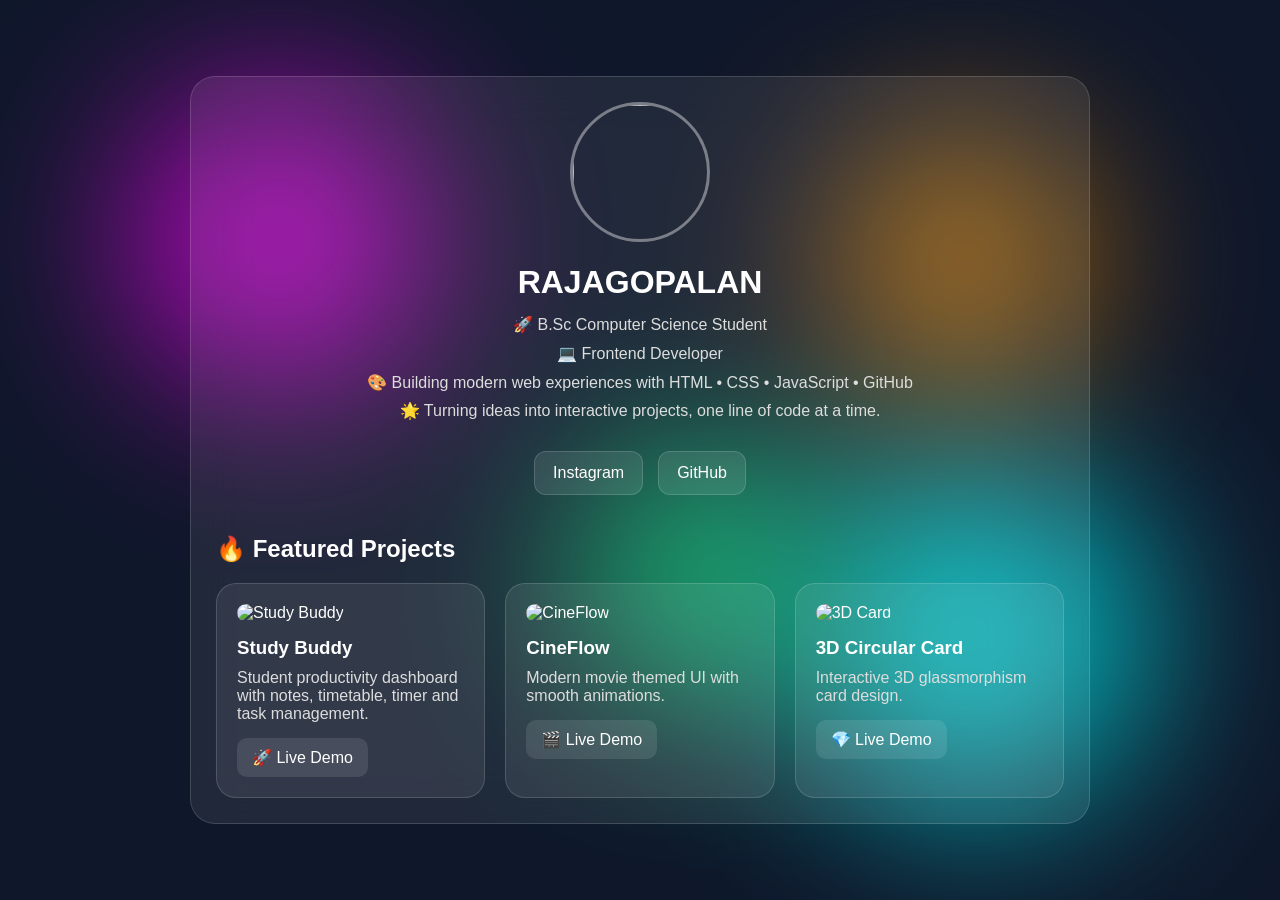
==== profile.html @ d34438ac "Add files via upload" ====
<!DOCTYPE html>
<html lang="en">
<head>
<meta charset="UTF-8">
<meta name="viewport" content="width=device-width, initial-scale=1.0">
<title>Rajagopalan | Portfolio</title>

<link rel="stylesheet" href="style.css">

<style>
.profile-page{
    min-height:100vh;
    padding:40px 20px;
    display:flex;
    justify-content:center;
    align-items:center;
}

.profile-card{
    width: 900px;px;
    max-width:95%;
    padding:25px;
    border-radius:25px;
    background:rgba(255,255,255,0.08);
    backdrop-filter:blur(25px);
    border:1px solid rgba(255,255,255,0.15);
    color:white;
}

.profile-top{
    text-align:center;
}

.profile-img{
    width:140px;
    height:140px;
    border-radius:50%;
    object-fit:cover;
    border:3px solid rgba(255,255,255,0.4);
}

h1{
    margin-top:15px;
    font-size:2rem;
}

.bio{
    margin-top:10px;
    color:#ddd;
    line-height:1.8;
}

.socials{
    margin-top:25px;
    display:flex;
    justify-content:center;
    gap:15px;
    flex-wrap:wrap;
}

.socials a{
    text-decoration:none;
    color:white;
    padding:12px 18px;
    border-radius:12px;
    background:rgba(255,255,255,0.1);
    border:1px solid rgba(255,255,255,0.15);
}

.section-title{
    margin-top:40px;
    margin-bottom:20px;
}

.projects{
    display:grid;
    grid-template-columns:repeat(auto-fit,minmax(250px,1fr));
    gap:20px;
}

.project-card{
    padding:20px;
    border-radius:20px;
    background:rgba(255,255,255,0.08);
    border:1px solid rgba(255,255,255,0.15);
    transition:0.3s;
}

.project-card:hover{
    transform:translateY(-8px);
}

.project-card h3{
    margin-bottom:10px;
}

.project-card p{
    color:#ddd;
}

.github-btn{
    display:inline-block;
    margin-top:15px;
    padding:10px 15px;
    border-radius:10px;
    text-decoration:none;
    color:white;
    background:rgba(255,255,255,0.1);
}
</style>

</head>
<body class="profile-page">

<div class="blob blob1"></div>
<div class="blob blob2"></div>
<div class="blob blob3"></div>
<div class="blob blob4"></div>

<div class="profile-card">

    <div class="profile-top">

        <img src="assets/profile.jpg" class="profile-img">

        <h1>RAJAGOPALAN</h1>

        <p class="bio">
            🚀 B.Sc Computer Science Student <br>
            💻 Frontend Developer <br>
            🎨 Building modern web experiences with HTML • CSS • JavaScript • GitHub<br>
            🌟 Turning ideas into interactive projects, one line of code at a time.
        </p>

        <div class="socials">
            <a href="https://www.instagram.com/naughty_boy____raj?igsh=Y3czbTduZHoyaWFn" target="_blank">
                Instagram
            </a>

            <a href="https://github.com/Rajagopalan0510" target="_blank">
                GitHub
            </a>
        </div>

    </div>

    <h2 class="section-title">🔥 Featured Projects</h2>

    <div class="projects">

        <div class="project-card">

    <img src="assets/studybuddy.png" alt="Study Buddy">

    <h3>Study Buddy</h3>

    <p>
        Student productivity dashboard with notes,
        timetable, timer and task management.
    </p>

    <a href="https://rajagopalan0510.github.io/STUDY-BUDDY/"
   class="github-btn"
   target="_blank">
   🚀 Live Demo
</a>

</div>

        <div class="project-card">

    <img src="assets/cineflow.png" alt="CineFlow">

    <h3>CineFlow</h3>

    <p>
        Modern movie themed UI with smooth animations.
    </p>

    <a href="https://rajagopalan0510.github.io/CINEFLOWW/"
   class="github-btn"
   target="_blank">
   🎬 Live Demo
</a>

</div>

        <div class="project-card">

    <img src="assets/card3d.png" alt="3D Card">

    <h3>3D Circular Card</h3>

    <p>
        Interactive 3D glassmorphism card design.
    </p>

    <a href="https://rajagopalan0510.github.io/3D-Circular-images/"
   class="github-btn"
   target="_blank">
   💎 Live Demo
</a>

</div>

    </div>

</div>

</body>
</html>
---- style.css ----
*{
    margin:0;
    padding:0;
    box-sizing:border-box;
    font-family:'Segoe UI',sans-serif;
}

body{
    min-height:100vh;
    display:flex;
    justify-content:center;
    align-items:center;
    background:#0f172a;
    overflow:auto;
    position:relative;
}

/* Animated Background Blobs */

.blob{
    position:absolute;
    border-radius:50%;
    filter:blur(90px);
    opacity:0.7;
    animation:float 12s ease-in-out infinite;
}

.blob1{
    width:300px;
    height:300px;
    background:#ff00ff;
    top:10%;
    left:10%;
}

.blob2{
    width:350px;
    height:350px;
    background:#00ffff;
    bottom:10%;
    right:10%;
    animation-delay:2s;
}

.blob3{
    width:250px;
    height:250px;
    background:#00ff88;
    top:50%;
    left:45%;
    animation-delay:4s;
}

.blob4{
    width:250px;
    height:250px;
    background:#ff9900;
    top:15%;
    right:15%;
    animation-delay:6s;
}

@keyframes float{
    0%,100%{
        transform:translate(0,0) scale(1);
    }
    50%{
        transform:translate(60px,-60px) scale(1.2);
    }
}

/* Login Card */

.login-card{
    width:380px;
    padding:35px;
    border-radius:25px;

    background:rgba(255,255,255,0.08);
    backdrop-filter:blur(25px);
    -webkit-backdrop-filter:blur(25px);

    border:1px solid rgba(255,255,255,0.15);

    box-shadow:
        0 8px 32px rgba(0,0,0,0.3);

    color:white;
    z-index:100;
}

.login-card h1{
    text-align:center;
    margin-bottom:10px;
}

.login-card p{
    text-align:center;
    color:#d1d5db;
    margin-bottom:25px;
}

.input-box{
    margin-bottom:18px;
}

.input-box input{
    width:100%;
    padding:14px;
    border:none;
    outline:none;

    border-radius:12px;

    background:rgba(255,255,255,0.1);
    color:white;

    font-size:15px;
}

.input-box input::placeholder{
    color:#cbd5e1;
}

.forgot{
    text-align:right;
    margin-bottom:20px;
}

.forgot a{
    color:#cbd5e1;
    text-decoration:none;
    font-size:14px;
}

.btn{
    width:100%;
    padding:14px;

    border:none;
    border-radius:12px;

    cursor:pointer;
    font-size:16px;
    font-weight:600;

    margin-bottom:12px;

    transition:0.3s;
}

.signin{
    background:white;
    color:black;
}

.signup{
    background:transparent;
    color:white;
    border:1px solid rgba(255,255,255,0.25);
}

.btn:hover{
    transform:translateY(-3px);
}
.project-card img{
    width:100%;
    height:180px;
    object-fit:cover;
    border-radius:15px;
    margin-bottom:15px;
}
.project-card{
    transition:.4s;
}

.project-card:hover{
    transform:translateY(-10px) scale(1.03);

    background:rgba(255,255,255,.12);

    box-shadow:
    0 15px 35px rgba(255,255,255,.08);
}
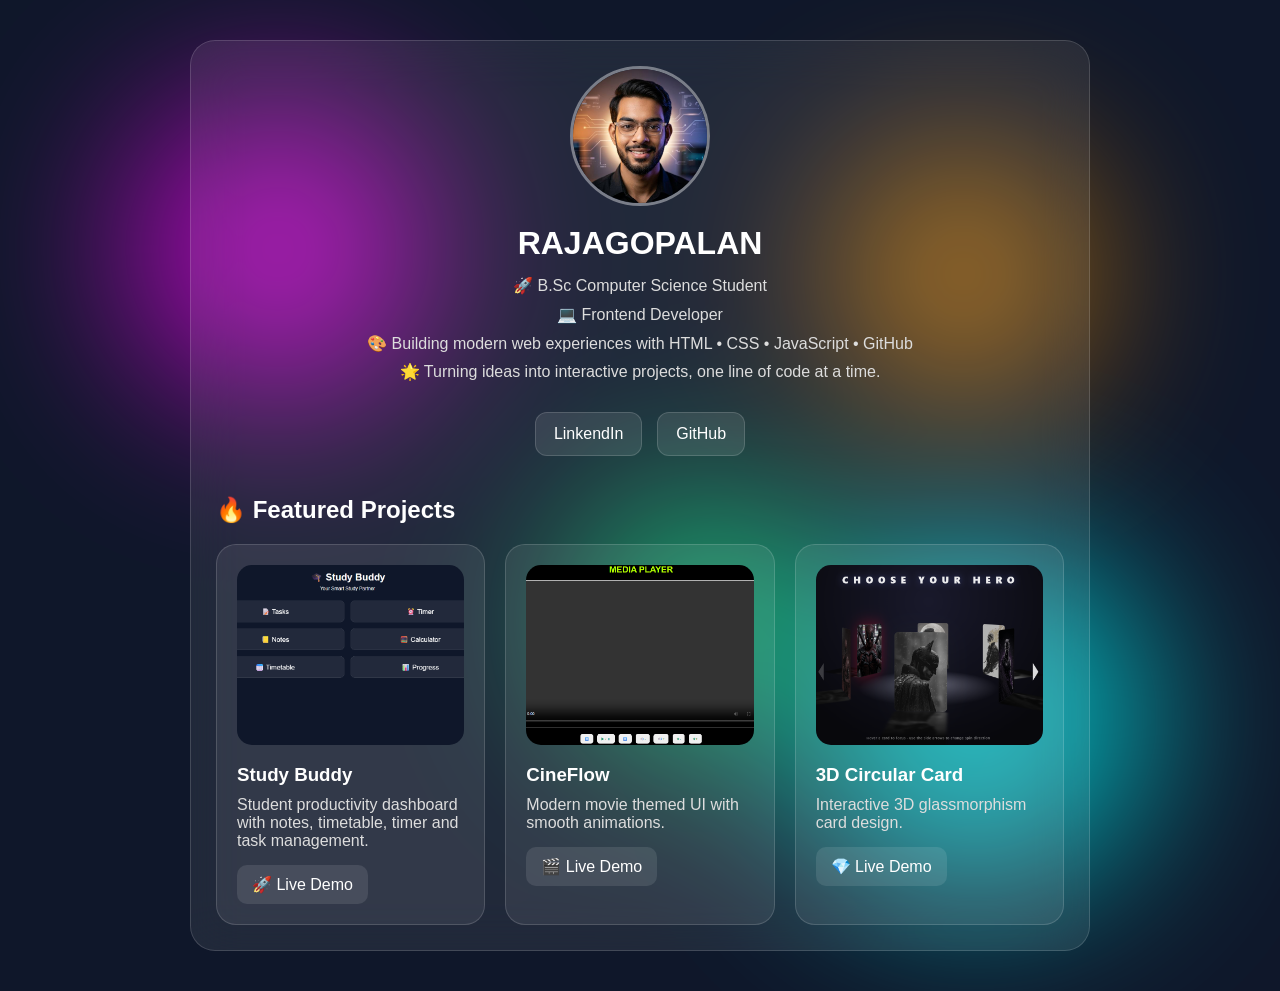
==== commit 1826eadb: "Update profile.html" ====
--- a/profile.html
+++ b/profile.html
@@ -133,8 +133,8 @@
         </p>
 
         <div class="socials">
-            <a href="https://www.instagram.com/naughty_boy____raj?igsh=Y3czbTduZHoyaWFn" target="_blank">
-                Instagram
+            <a href="https://www.linkedin.com/in/rajagopalan-v-3ba030333?utm_source=share_via&utm_content=profile&utm_medium=member_android" target="_blank">
+                LinkendIn
             </a>
 
             <a href="https://github.com/Rajagopalan0510" target="_blank">
